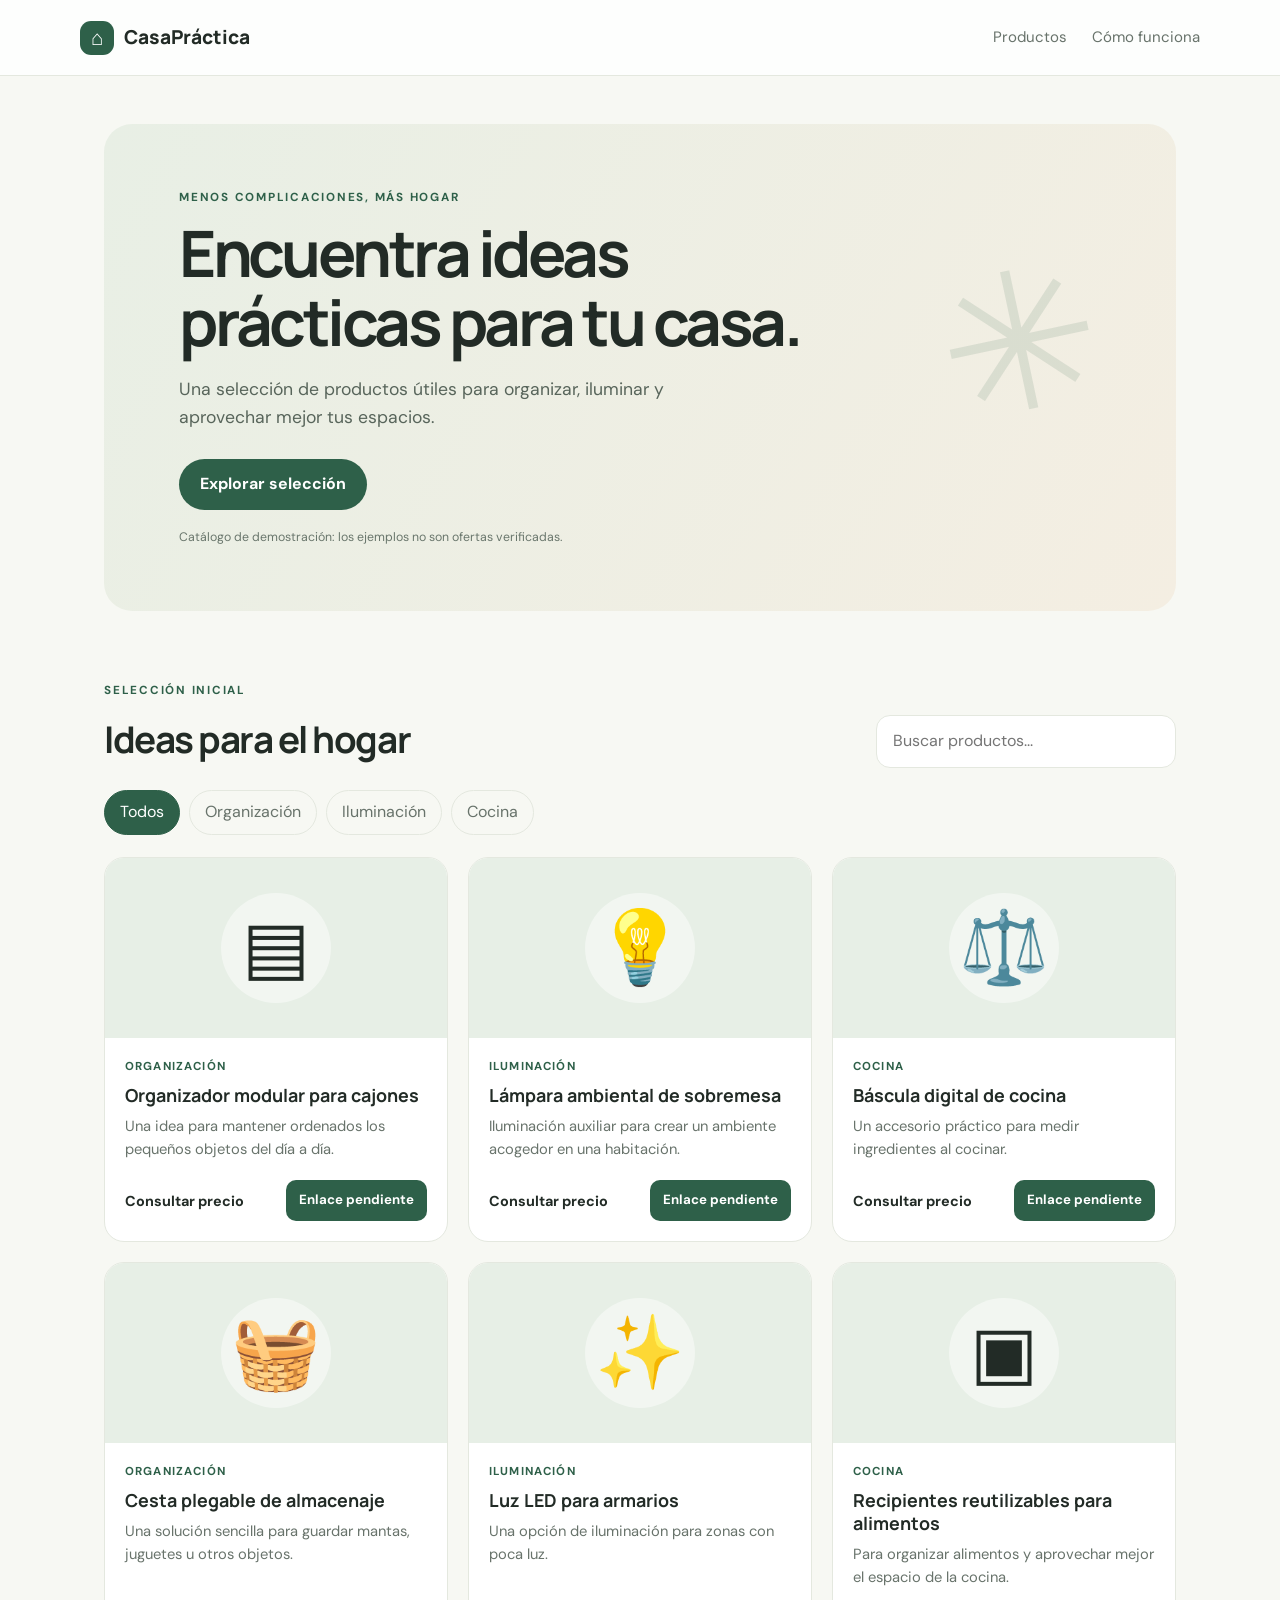
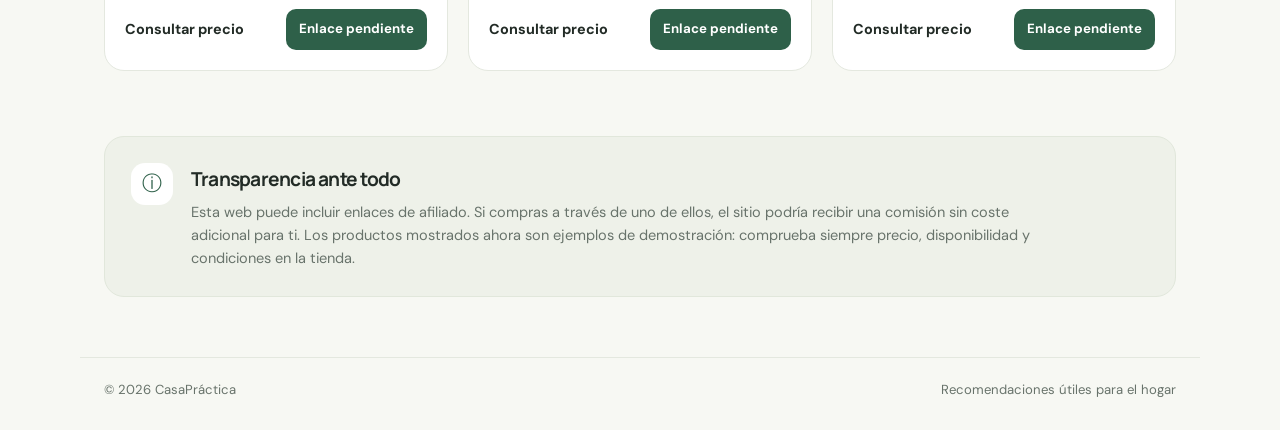
==== index.html @ 8a91155a "Add files via upload" ====
<!doctype html>
<html lang="es">
<head>
  <meta charset="utf-8">
  <meta name="viewport" content="width=device-width, initial-scale=1">
  <meta name="description" content="Ideas y comparativas de productos prácticos para el hogar.">
  <title>CasaPráctica | Ideas útiles para tu hogar</title>
  <link rel="stylesheet" href="styles.css">
</head>
<body>
  <header class="site-header">
    <a class="brand" href="#" aria-label="CasaPráctica inicio"><span class="brand-mark">⌂</span> CasaPráctica</a>
    <nav><a href="#productos">Productos</a><a href="#sobre">Cómo funciona</a></nav>
  </header>

  <main>
    <section class="hero">
      <p class="eyebrow">MENOS COMPLICACIONES, MÁS HOGAR</p>
      <h1>Encuentra ideas prácticas para tu casa.</h1>
      <p class="hero-copy">Una selección de productos útiles para organizar, iluminar y aprovechar mejor tus espacios.</p>
      <a class="button primary" href="#productos">Explorar selección</a>
      <div class="hero-note">Catálogo de demostración: los ejemplos no son ofertas verificadas.</div>
    </section>

    <section class="catalog" id="productos">
      <div class="section-heading">
        <div><p class="eyebrow">SELECCIÓN INICIAL</p><h2>Ideas para el hogar</h2></div>
        <label class="search-wrap"><span class="sr-only">Buscar productos</span><input id="search" type="search" placeholder="Buscar productos..." autocomplete="off"></label>
      </div>
      <div class="filters" role="group" aria-label="Filtrar por categoría">
        <button class="filter active" data-category="Todos">Todos</button>
        <button class="filter" data-category="Organización">Organización</button>
        <button class="filter" data-category="Iluminación">Iluminación</button>
        <button class="filter" data-category="Cocina">Cocina</button>
      </div>
      <div id="product-grid" class="product-grid" aria-live="polite"></div>
      <p id="empty-state" class="empty-state" hidden>No hay productos que coincidan con tu búsqueda.</p>
    </section>

    <section class="disclosure" id="sobre">
      <div class="disclosure-icon">ⓘ</div>
      <div>
        <h2>Transparencia ante todo</h2>
        <p>Esta web puede incluir enlaces de afiliado. Si compras a través de uno de ellos, el sitio podría recibir una comisión sin coste adicional para ti. Los productos mostrados ahora son ejemplos de demostración: comprueba siempre precio, disponibilidad y condiciones en la tienda.</p>
      </div>
    </section>
  </main>

  <footer><span>© <span id="year"></span> CasaPráctica</span><span>Recomendaciones útiles para el hogar</span></footer>
  <script src="app.js"></script>
</body>
</html>
---- styles.css ----
@import url('https://fonts.googleapis.com/css2?family=DM+Sans:wght@400;500;600;700&family=Manrope:wght@500;600;700;800&display=swap');
:root{--ink:#222b26;--muted:#68736b;--paper:#f7f8f3;--card:#fff;--green:#2e6049;--pale:#e7efe6;--line:#e4e8df;--orange:#e9a66b}
*{box-sizing:border-box}html{scroll-behavior:smooth}body{margin:0;background:var(--paper);color:var(--ink);font-family:"DM Sans",sans-serif;line-height:1.55}.site-header{height:76px;display:flex;align-items:center;justify-content:space-between;padding:0 max(24px,calc((100vw - 1120px)/2));border-bottom:1px solid var(--line);background:rgba(255,255,255,.82)}.brand{font-family:Manrope,sans-serif;font-weight:800;font-size:1.2rem;color:var(--ink);text-decoration:none;display:flex;align-items:center;gap:10px}.brand-mark{display:grid;place-items:center;width:34px;height:34px;background:var(--green);color:white;border-radius:11px;font-size:1.3rem}.site-header nav{display:flex;gap:25px}.site-header nav a{color:var(--muted);text-decoration:none;font-size:.94rem}.site-header nav a:hover{color:var(--green)}main{max-width:1120px;margin:auto;padding:0 24px}.hero{margin:48px 0 70px;padding:64px 7%;border-radius:28px;background:linear-gradient(120deg,#e8efe5 0%,#f4eee2 100%);position:relative;overflow:hidden}.hero:after{content:"✳";position:absolute;right:7%;top:15%;font-size:clamp(6rem,15vw,12rem);color:rgba(46,96,73,.12);transform:rotate(-12deg)}.eyebrow{font-size:.73rem;letter-spacing:.15em;font-weight:700;color:var(--green);margin:0 0 12px}.hero h1{font-family:Manrope,sans-serif;font-size:clamp(2.3rem,5vw,4.2rem);line-height:1.08;letter-spacing:-.055em;max-width:650px;margin:0 0 20px;position:relative;z-index:1}.hero-copy{font-size:1.1rem;color:#58655b;max-width:530px;margin:0 0 28px;position:relative;z-index:1}.button{display:inline-flex;align-items:center;justify-content:center;text-decoration:none;border-radius:999px;padding:13px 21px;font-weight:700;position:relative;z-index:1}.primary{background:var(--green);color:#fff}.primary:hover{background:#244c39}.hero-note{font-size:.77rem;color:#69766c;margin-top:18px;position:relative;z-index:1}.catalog{margin-bottom:65px}.section-heading{display:flex;align-items:end;justify-content:space-between;gap:20px;margin-bottom:22px}.section-heading h2,.disclosure h2{font-family:Manrope,sans-serif;font-size:clamp(1.7rem,3vw,2.3rem);letter-spacing:-.04em;margin:0}.search-wrap input{width:min(300px,40vw);border:1px solid var(--line);background:white;border-radius:14px;padding:13px 16px;font:inherit;outline:none}.search-wrap input:focus{border-color:var(--green);box-shadow:0 0 0 3px #2e604918}.filters{display:flex;gap:9px;flex-wrap:wrap;margin-bottom:22px}.filter{border:1px solid var(--line);background:transparent;color:var(--muted);padding:9px 15px;border-radius:999px;font:inherit;cursor:pointer}.filter.active,.filter:hover{background:var(--green);border-color:var(--green);color:white}.product-grid{display:grid;grid-template-columns:repeat(3,minmax(0,1fr));gap:20px}.product-card{background:var(--card);border:1px solid var(--line);border-radius:20px;overflow:hidden;display:flex;flex-direction:column;transition:transform .2s,box-shadow .2s}.product-card:hover{transform:translateY(-3px);box-shadow:0 12px 30px #273b2b0c}.product-visual{min-height:180px;display:grid;place-items:center;background:var(--pale);font-size:4.5rem;position:relative}.product-visual:after{content:"";position:absolute;width:110px;height:110px;border-radius:50%;background:#ffffff70}.product-visual span{position:relative;z-index:1}.product-info{padding:20px;display:flex;flex-direction:column;align-items:flex-start;flex:1}.category{font-size:.72rem;text-transform:uppercase;letter-spacing:.1em;font-weight:700;color:var(--green);margin:0 0 8px}.product-info h3{font-family:Manrope,sans-serif;font-size:1.12rem;line-height:1.3;margin:0 0 8px}.product-info p.description{color:var(--muted);font-size:.92rem;margin:0 0 20px}.product-bottom{margin-top:auto;width:100%;display:flex;align-items:center;justify-content:space-between;gap:12px}.price{font-weight:700;font-size:.9rem}.product-link{background:var(--green);color:white;text-decoration:none;font-size:.83rem;font-weight:700;padding:10px 13px;border-radius:10px;white-space:nowrap}.product-link:hover{background:#244c39}.empty-state{padding:30px;text-align:center;color:var(--muted)}.disclosure{display:flex;gap:18px;background:#eef1e9;border:1px solid #e1e7db;border-radius:20px;padding:26px;margin-bottom:60px}.disclosure-icon{flex-shrink:0;width:42px;height:42px;border-radius:14px;background:white;display:grid;place-items:center;color:var(--green);font-size:1.25rem}.disclosure h2{font-size:1.2rem;margin:2px 0 8px}.disclosure p{margin:0;color:var(--muted);font-size:.91rem;max-width:850px}footer{max-width:1120px;margin:auto;padding:22px 24px 30px;border-top:1px solid var(--line);display:flex;justify-content:space-between;gap:15px;color:var(--muted);font-size:.82rem}.sr-only{position:absolute;width:1px;height:1px;padding:0;margin:-1px;overflow:hidden;clip:rect(0,0,0,0);white-space:nowrap;border:0}
@media(max-width:800px){.product-grid{grid-template-columns:repeat(2,minmax(0,1fr))}.hero{padding:48px 7%;margin-top:28px}.hero:after{right:-1%;top:10%;opacity:.65}.section-heading{align-items:flex-start;flex-direction:column}.search-wrap,.search-wrap input{width:100%}}
@media(max-width:540px){.site-header{height:66px;padding:0 18px}.site-header nav{gap:13px}.site-header nav a{font-size:.83rem}main{padding:0 17px}.hero{border-radius:21px;padding:38px 24px;margin-bottom:48px}.hero-copy{font-size:1rem}.product-grid{grid-template-columns:1fr;gap:14px}.product-visual{min-height:150px}.product-info{padding:17px}.disclosure{padding:19px;gap:12px}footer{padding:20px 18px;flex-direction:column}}
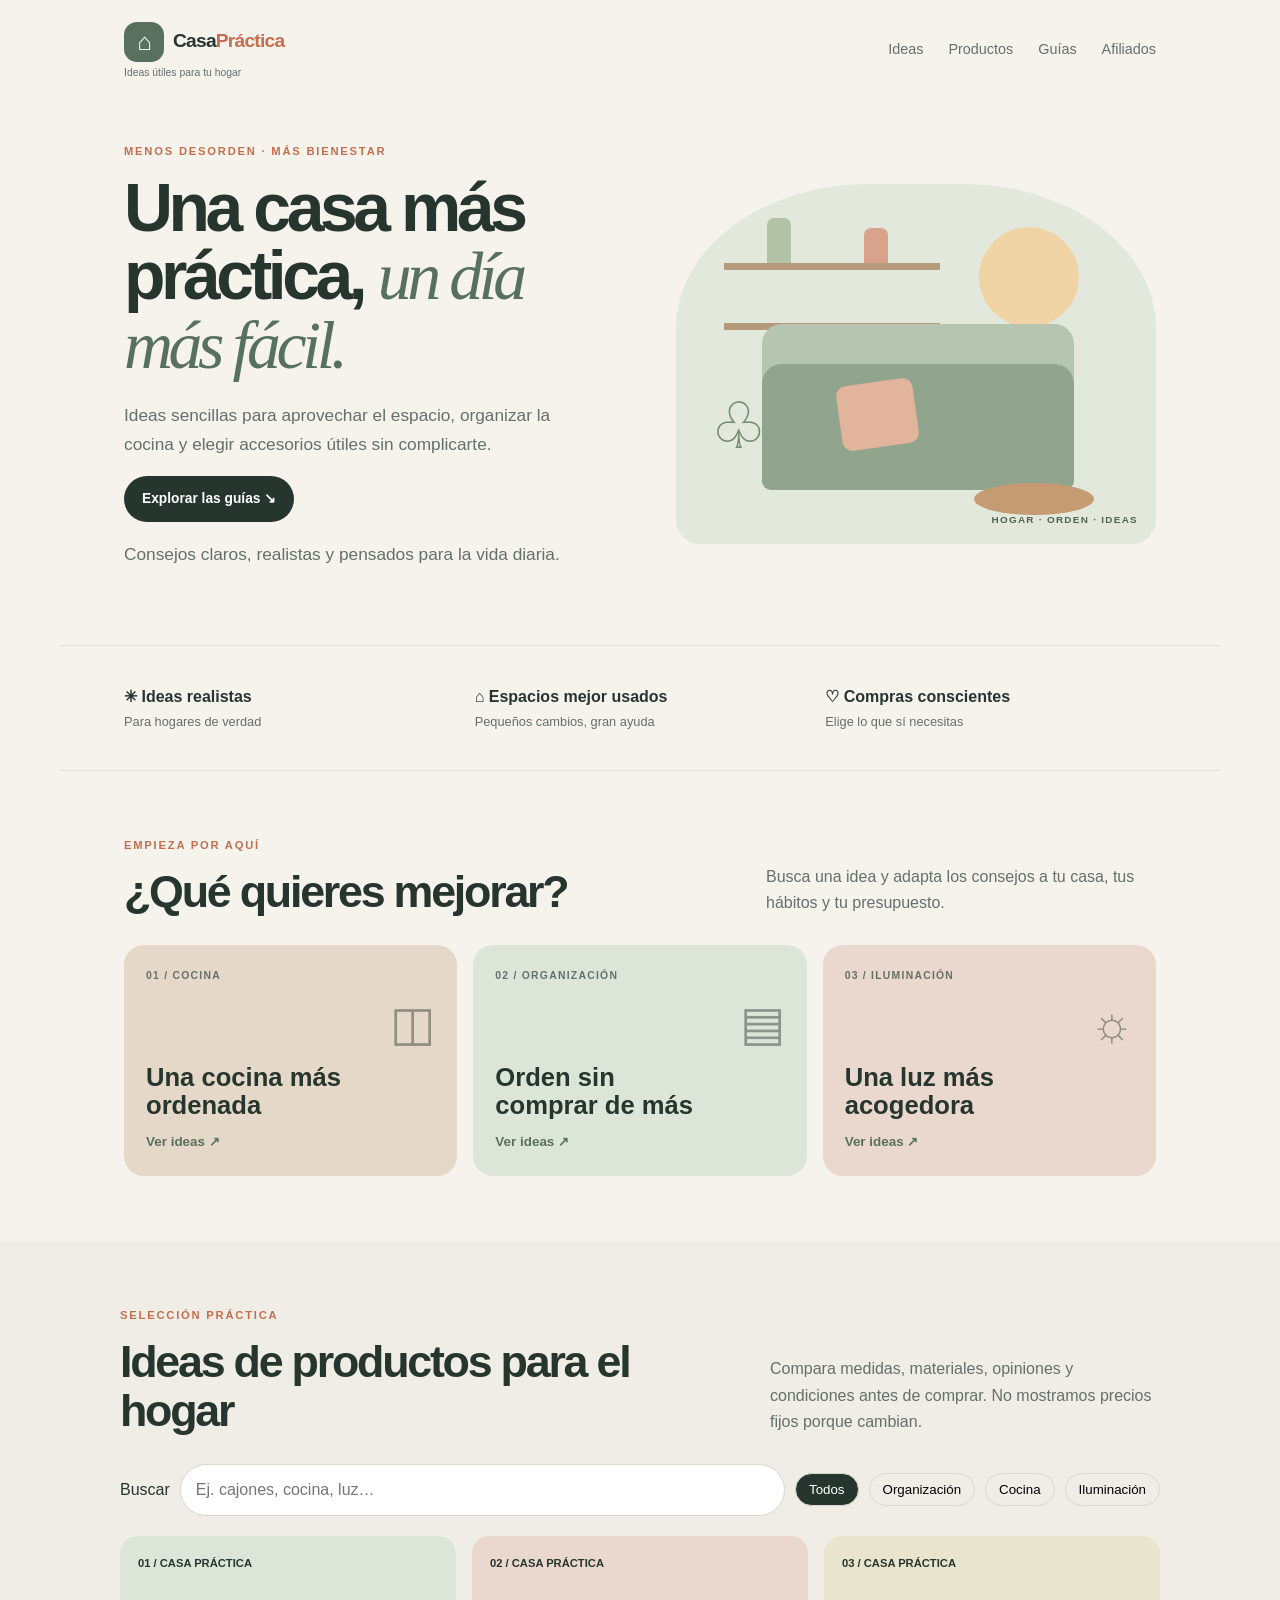
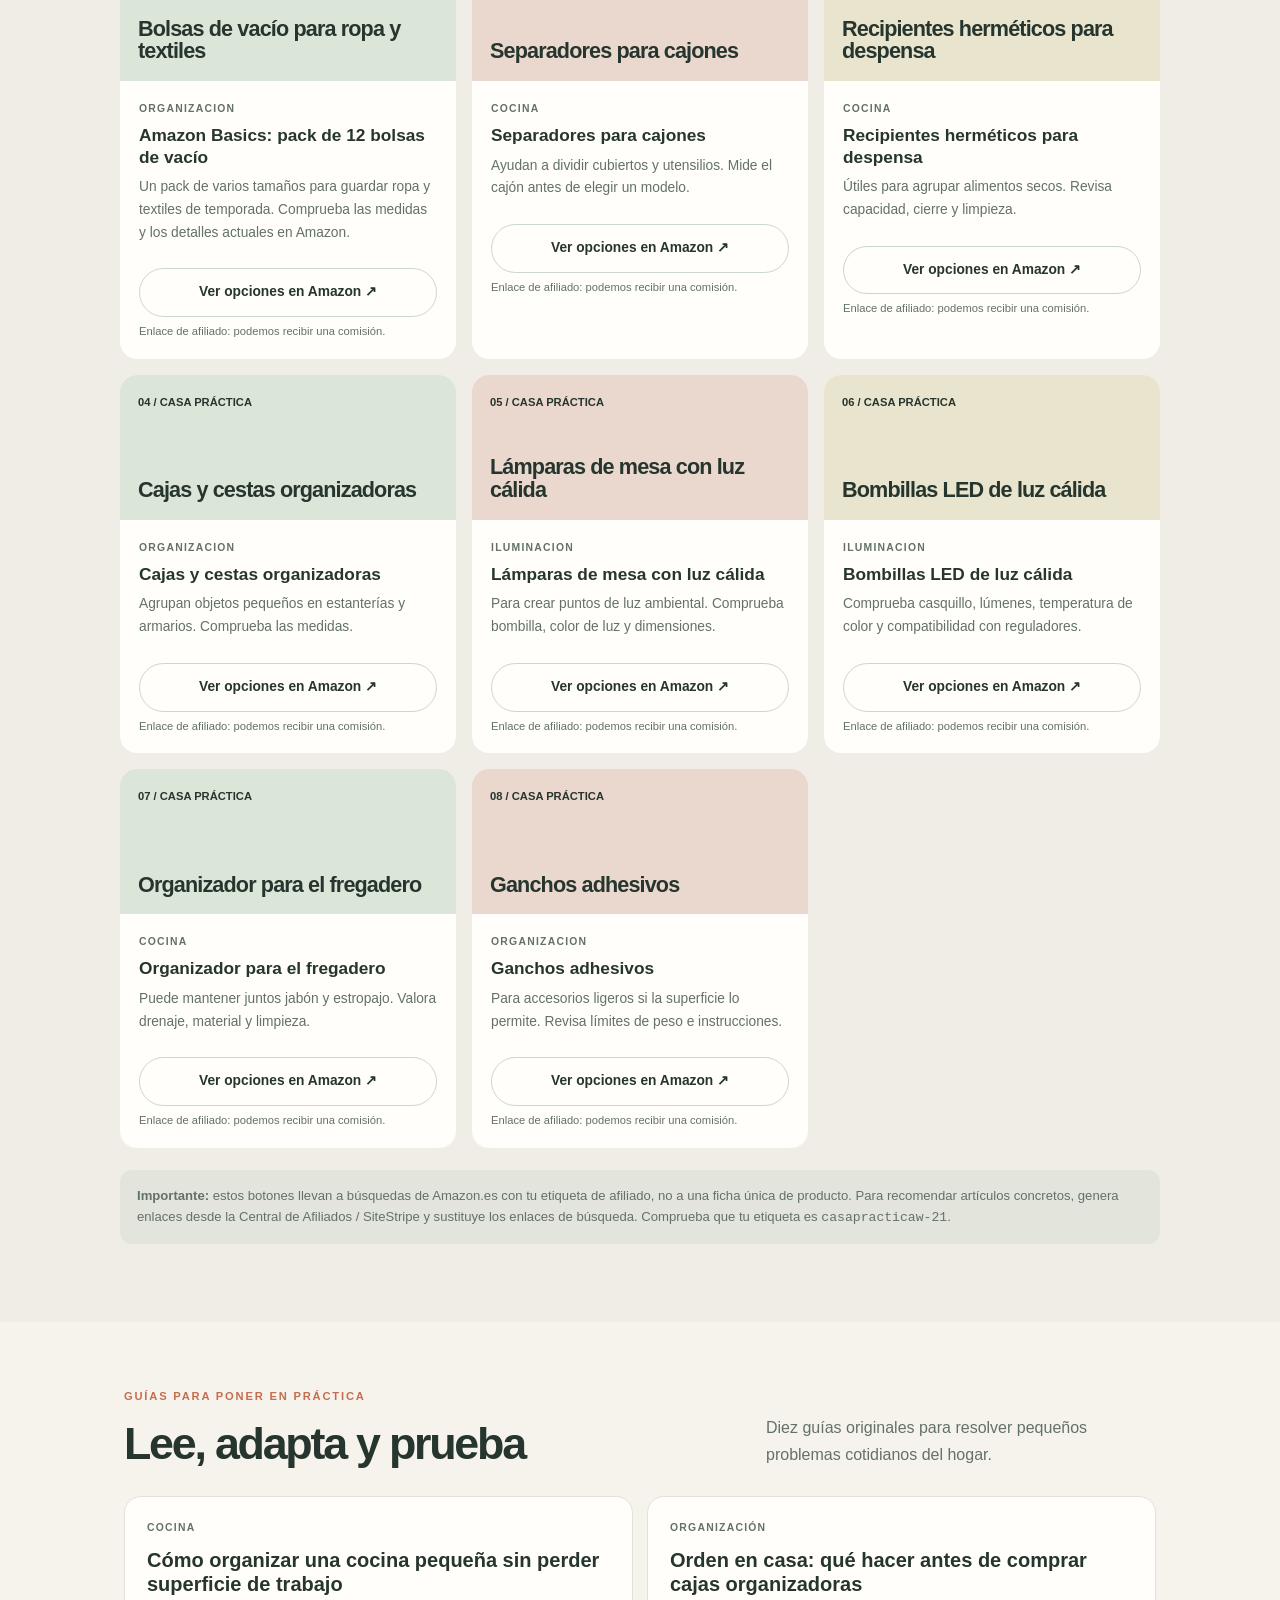
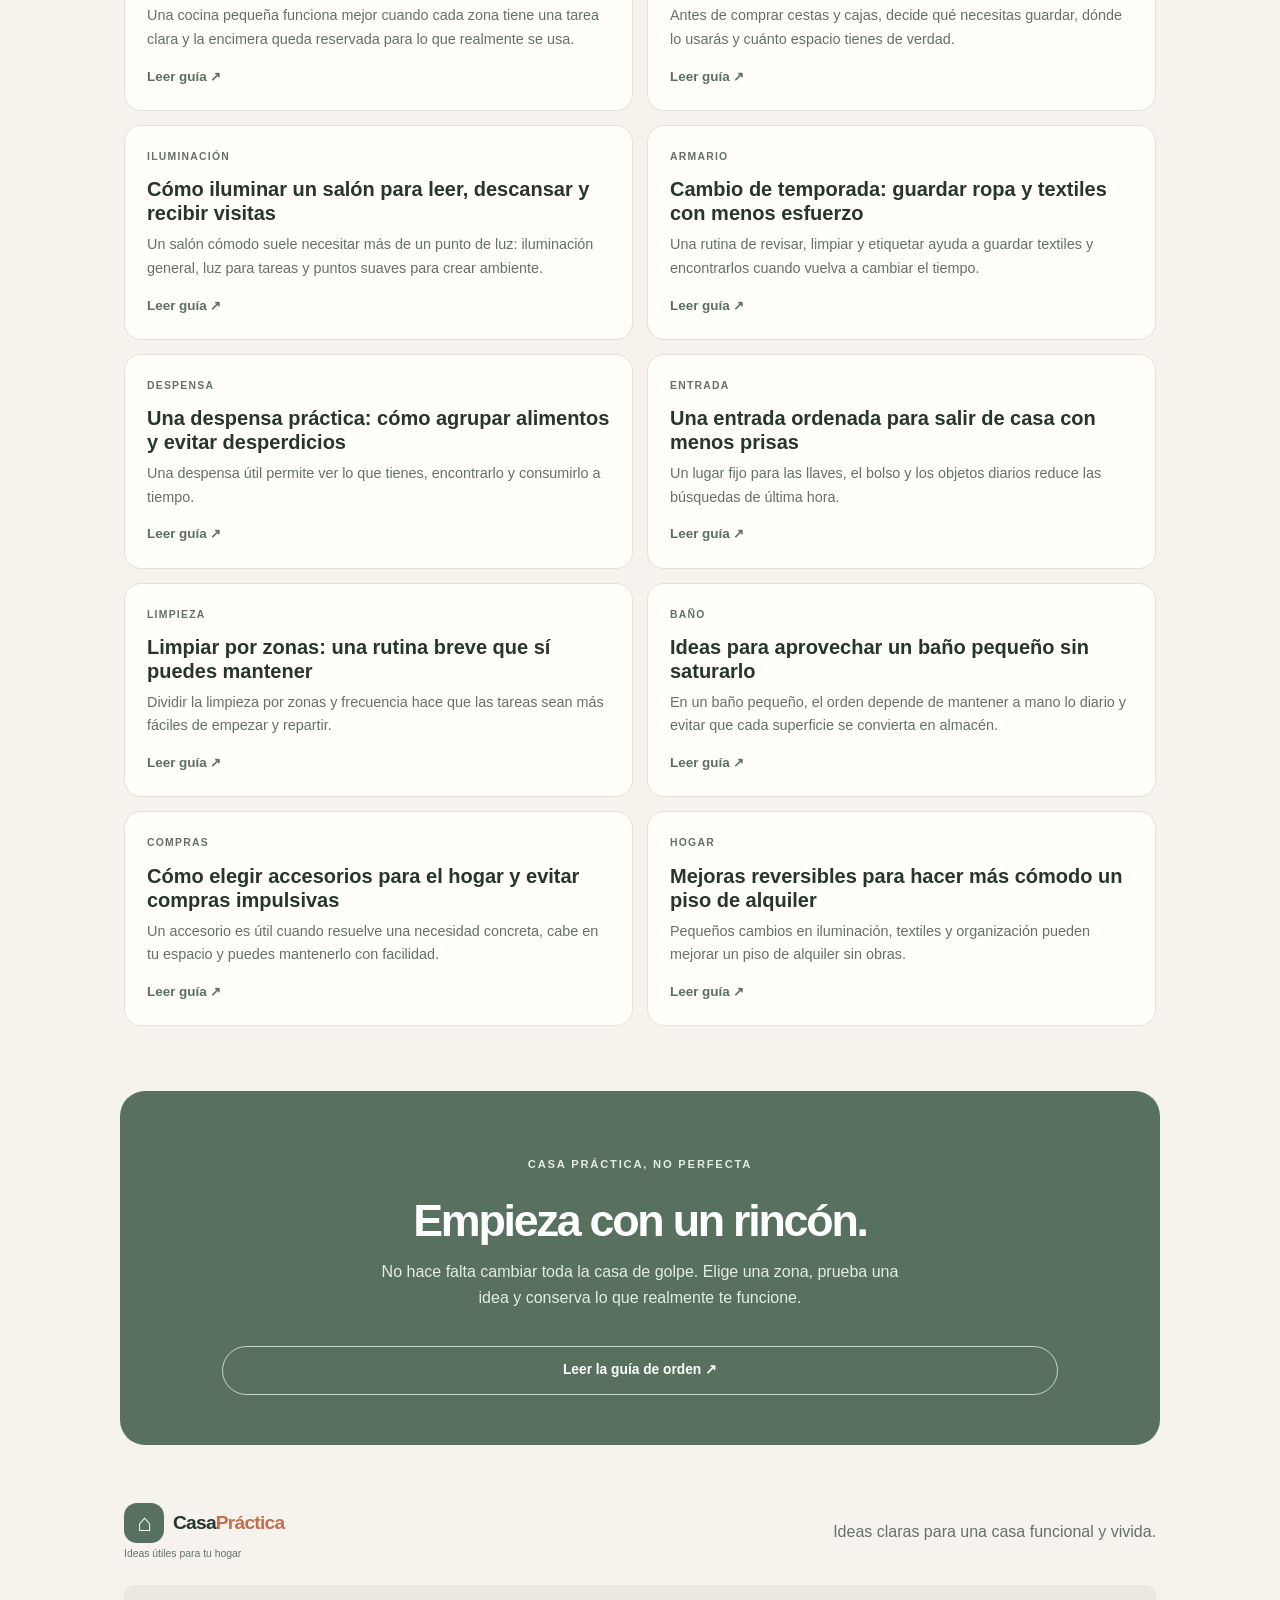
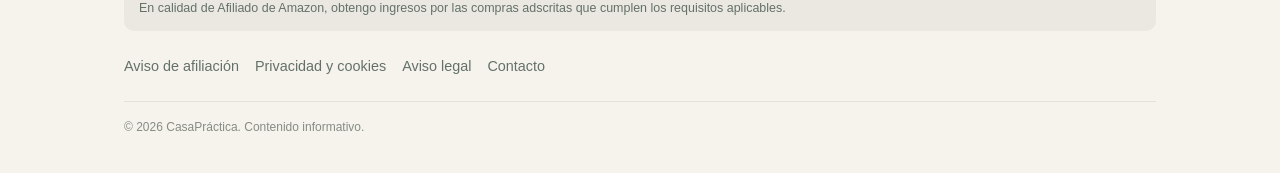
==== commit 6c228b0c: "Add files via upload" ====
--- a/index.html
+++ b/index.html
@@ -1,52 +1,9 @@
-<!doctype html>
-<html lang="es">
-<head>
-  <meta charset="utf-8">
-  <meta name="viewport" content="width=device-width, initial-scale=1">
-  <meta name="description" content="Ideas y comparativas de productos prácticos para el hogar.">
-  <title>CasaPráctica | Ideas útiles para tu hogar</title>
-  <link rel="stylesheet" href="styles.css">
-</head>
-<body>
-  <header class="site-header">
-    <a class="brand" href="#" aria-label="CasaPráctica inicio"><span class="brand-mark">⌂</span> CasaPráctica</a>
-    <nav><a href="#productos">Productos</a><a href="#sobre">Cómo funciona</a></nav>
-  </header>
-
-  <main>
-    <section class="hero">
-      <p class="eyebrow">MENOS COMPLICACIONES, MÁS HOGAR</p>
-      <h1>Encuentra ideas prácticas para tu casa.</h1>
-      <p class="hero-copy">Una selección de productos útiles para organizar, iluminar y aprovechar mejor tus espacios.</p>
-      <a class="button primary" href="#productos">Explorar selección</a>
-      <div class="hero-note">Catálogo de demostración: los ejemplos no son ofertas verificadas.</div>
-    </section>
-
-    <section class="catalog" id="productos">
-      <div class="section-heading">
-        <div><p class="eyebrow">SELECCIÓN INICIAL</p><h2>Ideas para el hogar</h2></div>
-        <label class="search-wrap"><span class="sr-only">Buscar productos</span><input id="search" type="search" placeholder="Buscar productos..." autocomplete="off"></label>
-      </div>
-      <div class="filters" role="group" aria-label="Filtrar por categoría">
-        <button class="filter active" data-category="Todos">Todos</button>
-        <button class="filter" data-category="Organización">Organización</button>
-        <button class="filter" data-category="Iluminación">Iluminación</button>
-        <button class="filter" data-category="Cocina">Cocina</button>
-      </div>
-      <div id="product-grid" class="product-grid" aria-live="polite"></div>
-      <p id="empty-state" class="empty-state" hidden>No hay productos que coincidan con tu búsqueda.</p>
-    </section>
-
-    <section class="disclosure" id="sobre">
-      <div class="disclosure-icon">ⓘ</div>
-      <div>
-        <h2>Transparencia ante todo</h2>
-        <p>Esta web puede incluir enlaces de afiliado. Si compras a través de uno de ellos, el sitio podría recibir una comisión sin coste adicional para ti. Los productos mostrados ahora son ejemplos de demostración: comprueba siempre precio, disponibilidad y condiciones en la tienda.</p>
-      </div>
-    </section>
-  </main>
-
-  <footer><span>© <span id="year"></span> CasaPráctica</span><span>Recomendaciones útiles para el hogar</span></footer>
-  <script src="app.js"></script>
-</body>
-</html>
+<!doctype html><html lang="es"><head><meta charset="utf-8"><meta name="viewport" content="width=device-width,initial-scale=1"><meta name="description" content="Ideas prácticas para organizar, iluminar y disfrutar más de tu hogar. Guías y recomendaciones para una casa funcional."><title>CasaPráctica | Ideas sencillas para un hogar mejor</title><link rel="stylesheet" href="styles.css"></head><body>
+<header class="site-header"><a class="brand" href="index.html"><span class="brand-mark">⌂</span><span>Casa<span class="brand-accent">Práctica</span><small>Ideas útiles para tu hogar</small></span></a><button class="menu-toggle" aria-expanded="false" aria-controls="main-nav">Menú</button><nav id="main-nav" class="main-nav"><a href="#ideas">Ideas</a><a href="#seleccion">Productos</a><a href="#guias">Guías</a><a href="afiliados.html">Afiliados</a></nav></header>
+<main><section class="hero"><div class="hero-copy"><p class="eyebrow">MENOS DESORDEN · MÁS BIENESTAR</p><h1>Una casa más práctica, <em>un día más fácil.</em></h1><p>Ideas sencillas para aprovechar el espacio, organizar la cocina y elegir accesorios útiles sin complicarte.</p><a class="button button-dark" href="#guias">Explorar las guías ↘</a><p>Consejos claros, realistas y pensados para la vida diaria.</p></div><div class="hero-art" role="img" aria-label="Ilustración decorativa de un hogar organizado"><div class="sun"></div><div class="shelf"></div><div class="sofa"></div><div class="cushion"></div><div class="table"></div><div class="plant">♧</div><span class="art-label">HOGAR · ORDEN · IDEAS</span></div></section>
+<section class="trust"><div><b>✳ Ideas realistas</b><small>Para hogares de verdad</small></div><div><b>⌂ Espacios mejor usados</b><small>Pequeños cambios, gran ayuda</small></div><div><b>♡ Compras conscientes</b><small>Elige lo que sí necesitas</small></div></section>
+<section class="section" id="ideas"><div class="section-heading"><div><p class="eyebrow">EMPIEZA POR AQUÍ</p><h2>¿Qué quieres mejorar?</h2></div><p>Busca una idea y adapta los consejos a tu casa, tus hábitos y tu presupuesto.</p></div><div class="category-grid"><a class="category-card" href="articulos/organizar-cocina-pequena.html"><span class="category-number">01 / COCINA</span><span class="symbol">◫</span><h3>Una cocina más ordenada</h3><span class="text-link">Ver ideas ↗</span></a><a class="category-card" href="articulos/orden-sin-comprar.html"><span class="category-number">02 / ORGANIZACIÓN</span><span class="symbol">▤</span><h3>Orden sin comprar de más</h3><span class="text-link">Ver ideas ↗</span></a><a class="category-card" href="articulos/iluminar-salon.html"><span class="category-number">03 / ILUMINACIÓN</span><span class="symbol">☼</span><h3>Una luz más acogedora</h3><span class="text-link">Ver ideas ↗</span></a></div></section>
+<section class="section products" id="seleccion"><div class="section-heading"><div><p class="eyebrow">SELECCIÓN PRÁCTICA</p><h2>Ideas de productos para el hogar</h2></div><p>Compara medidas, materiales, opiniones y condiciones antes de comprar. No mostramos precios fijos porque cambian.</p></div><div class="tools"><label for="product-search">Buscar</label><input id="product-search" type="search" placeholder="Ej. cajones, cocina, luz…"><button class="chip active" data-filter="todos">Todos</button><button class="chip" data-filter="organizacion">Organización</button><button class="chip" data-filter="cocina">Cocina</button><button class="chip" data-filter="iluminacion">Iluminación</button></div><div class="product-grid"><article class="product-card" data-category="organizacion" data-search="bolsas de vacío para ropa y textiles para guardar mantas y ropa de otra temporada. comprueba tamaños y compatibilidad con tu aspirador."><div class="product-art"><span>01 / CASA PRÁCTICA</span><b>Bolsas de vacío para ropa y textiles</b></div><div class="product-info"><span class="product-category">ORGANIZACION</span><h3>Amazon Basics: pack de 12 bolsas de vacío</h3><p>Un pack de varios tamaños para guardar ropa y textiles de temporada. Comprueba las medidas y los detalles actuales en Amazon.</p><a class="button button-outline" href="https://www.amazon.es/dp/B07RSCK4XS?tag=casapracticaw-21" target="_blank" rel="sponsored nofollow noopener">Ver opciones en Amazon ↗</a><small class="affiliate-near">Enlace de afiliado: podemos recibir una comisión.</small></div></article><article class="product-card" data-category="cocina" data-search="separadores para cajones ayudan a dividir cubiertos y utensilios. mide el cajón antes de elegir un modelo."><div class="product-art"><span>02 / CASA PRÁCTICA</span><b>Separadores para cajones</b></div><div class="product-info"><span class="product-category">COCINA</span><h3>Separadores para cajones</h3><p>Ayudan a dividir cubiertos y utensilios. Mide el cajón antes de elegir un modelo.</p><a class="button button-outline" href="https://www.amazon.es/s?k=separadores+cajones+cocina&tag=casapracticaw-21" target="_blank" rel="sponsored nofollow noopener">Ver opciones en Amazon ↗</a><small class="affiliate-near">Enlace de afiliado: podemos recibir una comisión.</small></div></article><article class="product-card" data-category="cocina" data-search="recipientes herméticos para despensa útiles para agrupar alimentos secos. revisa capacidad, cierre y limpieza."><div class="product-art"><span>03 / CASA PRÁCTICA</span><b>Recipientes herméticos para despensa</b></div><div class="product-info"><span class="product-category">COCINA</span><h3>Recipientes herméticos para despensa</h3><p>Útiles para agrupar alimentos secos. Revisa capacidad, cierre y limpieza.</p><a class="button button-outline" href="https://www.amazon.es/s?k=recipientes+hermeticos+despensa+apilables&tag=casapracticaw-21" target="_blank" rel="sponsored nofollow noopener">Ver opciones en Amazon ↗</a><small class="affiliate-near">Enlace de afiliado: podemos recibir una comisión.</small></div></article><article class="product-card" data-category="organizacion" data-search="cajas y cestas organizadoras agrupan objetos pequeños en estanterías y armarios. comprueba las medidas."><div class="product-art"><span>04 / CASA PRÁCTICA</span><b>Cajas y cestas organizadoras</b></div><div class="product-info"><span class="product-category">ORGANIZACION</span><h3>Cajas y cestas organizadoras</h3><p>Agrupan objetos pequeños en estanterías y armarios. Comprueba las medidas.</p><a class="button button-outline" href="https://www.amazon.es/s?k=cajas+cestas+organizadoras+hogar&tag=casapracticaw-21" target="_blank" rel="sponsored nofollow noopener">Ver opciones en Amazon ↗</a><small class="affiliate-near">Enlace de afiliado: podemos recibir una comisión.</small></div></article><article class="product-card" data-category="iluminacion" data-search="lámparas de mesa con luz cálida para crear puntos de luz ambiental. comprueba bombilla, color de luz y dimensiones."><div class="product-art"><span>05 / CASA PRÁCTICA</span><b>Lámparas de mesa con luz cálida</b></div><div class="product-info"><span class="product-category">ILUMINACION</span><h3>Lámparas de mesa con luz cálida</h3><p>Para crear puntos de luz ambiental. Comprueba bombilla, color de luz y dimensiones.</p><a class="button button-outline" href="https://www.amazon.es/s?k=lampara+de+mesa+luz+calida&tag=casapracticaw-21" target="_blank" rel="sponsored nofollow noopener">Ver opciones en Amazon ↗</a><small class="affiliate-near">Enlace de afiliado: podemos recibir una comisión.</small></div></article><article class="product-card" data-category="iluminacion" data-search="bombillas led de luz cálida comprueba casquillo, lúmenes, temperatura de color y compatibilidad con reguladores."><div class="product-art"><span>06 / CASA PRÁCTICA</span><b>Bombillas LED de luz cálida</b></div><div class="product-info"><span class="product-category">ILUMINACION</span><h3>Bombillas LED de luz cálida</h3><p>Comprueba casquillo, lúmenes, temperatura de color y compatibilidad con reguladores.</p><a class="button button-outline" href="https://www.amazon.es/s?k=bombillas+led+luz+calida&tag=casapracticaw-21" target="_blank" rel="sponsored nofollow noopener">Ver opciones en Amazon ↗</a><small class="affiliate-near">Enlace de afiliado: podemos recibir una comisión.</small></div></article><article class="product-card" data-category="cocina" data-search="organizador para el fregadero puede mantener juntos jabón y estropajo. valora drenaje, material y limpieza."><div class="product-art"><span>07 / CASA PRÁCTICA</span><b>Organizador para el fregadero</b></div><div class="product-info"><span class="product-category">COCINA</span><h3>Organizador para el fregadero</h3><p>Puede mantener juntos jabón y estropajo. Valora drenaje, material y limpieza.</p><a class="button button-outline" href="https://www.amazon.es/s?k=organizador+fregadero+cocina&tag=casapracticaw-21" target="_blank" rel="sponsored nofollow noopener">Ver opciones en Amazon ↗</a><small class="affiliate-near">Enlace de afiliado: podemos recibir una comisión.</small></div></article><article class="product-card" data-category="organizacion" data-search="ganchos adhesivos para accesorios ligeros si la superficie lo permite. revisa límites de peso e instrucciones."><div class="product-art"><span>08 / CASA PRÁCTICA</span><b>Ganchos adhesivos</b></div><div class="product-info"><span class="product-category">ORGANIZACION</span><h3>Ganchos adhesivos</h3><p>Para accesorios ligeros si la superficie lo permite. Revisa límites de peso e instrucciones.</p><a class="button button-outline" href="https://www.amazon.es/s?k=ganchos+adhesivos+hogar&tag=casapracticaw-21" target="_blank" rel="sponsored nofollow noopener">Ver opciones en Amazon ↗</a><small class="affiliate-near">Enlace de afiliado: podemos recibir una comisión.</small></div></article></div><p class="note"><strong>Importante:</strong> estos botones llevan a búsquedas de Amazon.es con tu etiqueta de afiliado, no a una ficha única de producto. Para recomendar artículos concretos, genera enlaces desde la Central de Afiliados / SiteStripe y sustituye los enlaces de búsqueda. Comprueba que tu etiqueta es <code>casapracticaw-21</code>.</p></section>
+<section class="section" id="guias"><div class="section-heading"><div><p class="eyebrow">GUÍAS PARA PONER EN PRÁCTICA</p><h2>Lee, adapta y prueba</h2></div><p>Diez guías originales para resolver pequeños problemas cotidianos del hogar.</p></div><div class="article-grid"><a class="article-card" href="articulos/organizar-cocina-pequena.html"><span class="article-tag">COCINA</span><h3>Cómo organizar una cocina pequeña sin perder superficie de trabajo</h3><p>Una cocina pequeña funciona mejor cuando cada zona tiene una tarea clara y la encimera queda reservada para lo que realmente se usa.</p><span class="text-link">Leer guía ↗</span></a><a class="article-card" href="articulos/orden-sin-comprar.html"><span class="article-tag">ORGANIZACIÓN</span><h3>Orden en casa: qué hacer antes de comprar cajas organizadoras</h3><p>Antes de comprar cestas y cajas, decide qué necesitas guardar, dónde lo usarás y cuánto espacio tienes de verdad.</p><span class="text-link">Leer guía ↗</span></a><a class="article-card" href="articulos/iluminar-salon.html"><span class="article-tag">ILUMINACIÓN</span><h3>Cómo iluminar un salón para leer, descansar y recibir visitas</h3><p>Un salón cómodo suele necesitar más de un punto de luz: iluminación general, luz para tareas y puntos suaves para crear ambiente.</p><span class="text-link">Leer guía ↗</span></a><a class="article-card" href="articulos/armario-cambio-temporada.html"><span class="article-tag">ARMARIO</span><h3>Cambio de temporada: guardar ropa y textiles con menos esfuerzo</h3><p>Una rutina de revisar, limpiar y etiquetar ayuda a guardar textiles y encontrarlos cuando vuelva a cambiar el tiempo.</p><span class="text-link">Leer guía ↗</span></a><a class="article-card" href="articulos/despensa-practica.html"><span class="article-tag">DESPENSA</span><h3>Una despensa práctica: cómo agrupar alimentos y evitar desperdicios</h3><p>Una despensa útil permite ver lo que tienes, encontrarlo y consumirlo a tiempo.</p><span class="text-link">Leer guía ↗</span></a><a class="article-card" href="articulos/entrada-ordenada.html"><span class="article-tag">ENTRADA</span><h3>Una entrada ordenada para salir de casa con menos prisas</h3><p>Un lugar fijo para las llaves, el bolso y los objetos diarios reduce las búsquedas de última hora.</p><span class="text-link">Leer guía ↗</span></a><a class="article-card" href="articulos/limpieza-por-zonas.html"><span class="article-tag">LIMPIEZA</span><h3>Limpiar por zonas: una rutina breve que sí puedes mantener</h3><p>Dividir la limpieza por zonas y frecuencia hace que las tareas sean más fáciles de empezar y repartir.</p><span class="text-link">Leer guía ↗</span></a><a class="article-card" href="articulos/bano-pequeno.html"><span class="article-tag">BAÑO</span><h3>Ideas para aprovechar un baño pequeño sin saturarlo</h3><p>En un baño pequeño, el orden depende de mantener a mano lo diario y evitar que cada superficie se convierta en almacén.</p><span class="text-link">Leer guía ↗</span></a><a class="article-card" href="articulos/compras-conscientes.html"><span class="article-tag">COMPRAS</span><h3>Cómo elegir accesorios para el hogar y evitar compras impulsivas</h3><p>Un accesorio es útil cuando resuelve una necesidad concreta, cabe en tu espacio y puedes mantenerlo con facilidad.</p><span class="text-link">Leer guía ↗</span></a><a class="article-card" href="articulos/hogar-alquiler.html"><span class="article-tag">HOGAR</span><h3>Mejoras reversibles para hacer más cómodo un piso de alquiler</h3><p>Pequeños cambios en iluminación, textiles y organización pueden mejorar un piso de alquiler sin obras.</p><span class="text-link">Leer guía ↗</span></a></div></section>
+<section class="closing"><p class="eyebrow">CASA PRÁCTICA, NO PERFECTA</p><h2>Empieza con un rincón.</h2><p>No hace falta cambiar toda la casa de golpe. Elige una zona, prueba una idea y conserva lo que realmente te funcione.</p><a class="button button-outline" href="articulos/orden-sin-comprar.html">Leer la guía de orden ↗</a></section></main>
+<footer class="site-footer"><div class="footer-top"><a class="brand" href="index.html"><span class="brand-mark">⌂</span><span>Casa<span class="brand-accent">Práctica</span><small>Ideas útiles para tu hogar</small></span></a><p>Ideas claras para una casa funcional y vivida.</p></div><p class="disclosure">En calidad de Afiliado de Amazon, obtengo ingresos por las compras adscritas que cumplen los requisitos aplicables.</p><div class="footer-links"><a href="afiliados.html">Aviso de afiliación</a><a href="privacidad.html">Privacidad y cookies</a><a href="aviso-legal.html">Aviso legal</a><a href="contacto.html">Contacto</a></div><p class="copyright">© <span id="year"></span> CasaPráctica. Contenido informativo.</p></footer><script src="app.js"></script></body></html>
--- a/styles.css
+++ b/styles.css
@@ -1,5 +1,3 @@
-@import url('https://fonts.googleapis.com/css2?family=DM+Sans:wght@400;500;600;700&family=Manrope:wght@500;600;700;800&display=swap');
-:root{--ink:#222b26;--muted:#68736b;--paper:#f7f8f3;--card:#fff;--green:#2e6049;--pale:#e7efe6;--line:#e4e8df;--orange:#e9a66b}
-*{box-sizing:border-box}html{scroll-behavior:smooth}body{margin:0;background:var(--paper);color:var(--ink);font-family:"DM Sans",sans-serif;line-height:1.55}.site-header{height:76px;display:flex;align-items:center;justify-content:space-between;padding:0 max(24px,calc((100vw - 1120px)/2));border-bottom:1px solid var(--line);background:rgba(255,255,255,.82)}.brand{font-family:Manrope,sans-serif;font-weight:800;font-size:1.2rem;color:var(--ink);text-decoration:none;display:flex;align-items:center;gap:10px}.brand-mark{display:grid;place-items:center;width:34px;height:34px;background:var(--green);color:white;border-radius:11px;font-size:1.3rem}.site-header nav{display:flex;gap:25px}.site-header nav a{color:var(--muted);text-decoration:none;font-size:.94rem}.site-header nav a:hover{color:var(--green)}main{max-width:1120px;margin:auto;padding:0 24px}.hero{margin:48px 0 70px;padding:64px 7%;border-radius:28px;background:linear-gradient(120deg,#e8efe5 0%,#f4eee2 100%);position:relative;overflow:hidden}.hero:after{content:"✳";position:absolute;right:7%;top:15%;font-size:clamp(6rem,15vw,12rem);color:rgba(46,96,73,.12);transform:rotate(-12deg)}.eyebrow{font-size:.73rem;letter-spacing:.15em;font-weight:700;color:var(--green);margin:0 0 12px}.hero h1{font-family:Manrope,sans-serif;font-size:clamp(2.3rem,5vw,4.2rem);line-height:1.08;letter-spacing:-.055em;max-width:650px;margin:0 0 20px;position:relative;z-index:1}.hero-copy{font-size:1.1rem;color:#58655b;max-width:530px;margin:0 0 28px;position:relative;z-index:1}.button{display:inline-flex;align-items:center;justify-content:center;text-decoration:none;border-radius:999px;padding:13px 21px;font-weight:700;position:relative;z-index:1}.primary{background:var(--green);color:#fff}.primary:hover{background:#244c39}.hero-note{font-size:.77rem;color:#69766c;margin-top:18px;position:relative;z-index:1}.catalog{margin-bottom:65px}.section-heading{display:flex;align-items:end;justify-content:space-between;gap:20px;margin-bottom:22px}.section-heading h2,.disclosure h2{font-family:Manrope,sans-serif;font-size:clamp(1.7rem,3vw,2.3rem);letter-spacing:-.04em;margin:0}.search-wrap input{width:min(300px,40vw);border:1px solid var(--line);background:white;border-radius:14px;padding:13px 16px;font:inherit;outline:none}.search-wrap input:focus{border-color:var(--green);box-shadow:0 0 0 3px #2e604918}.filters{display:flex;gap:9px;flex-wrap:wrap;margin-bottom:22px}.filter{border:1px solid var(--line);background:transparent;color:var(--muted);padding:9px 15px;border-radius:999px;font:inherit;cursor:pointer}.filter.active,.filter:hover{background:var(--green);border-color:var(--green);color:white}.product-grid{display:grid;grid-template-columns:repeat(3,minmax(0,1fr));gap:20px}.product-card{background:var(--card);border:1px solid var(--line);border-radius:20px;overflow:hidden;display:flex;flex-direction:column;transition:transform .2s,box-shadow .2s}.product-card:hover{transform:translateY(-3px);box-shadow:0 12px 30px #273b2b0c}.product-visual{min-height:180px;display:grid;place-items:center;background:var(--pale);font-size:4.5rem;position:relative}.product-visual:after{content:"";position:absolute;width:110px;height:110px;border-radius:50%;background:#ffffff70}.product-visual span{position:relative;z-index:1}.product-info{padding:20px;display:flex;flex-direction:column;align-items:flex-start;flex:1}.category{font-size:.72rem;text-transform:uppercase;letter-spacing:.1em;font-weight:700;color:var(--green);margin:0 0 8px}.product-info h3{font-family:Manrope,sans-serif;font-size:1.12rem;line-height:1.3;margin:0 0 8px}.product-info p.description{color:var(--muted);font-size:.92rem;margin:0 0 20px}.product-bottom{margin-top:auto;width:100%;display:flex;align-items:center;justify-content:space-between;gap:12px}.price{font-weight:700;font-size:.9rem}.product-link{background:var(--green);color:white;text-decoration:none;font-size:.83rem;font-weight:700;padding:10px 13px;border-radius:10px;white-space:nowrap}.product-link:hover{background:#244c39}.empty-state{padding:30px;text-align:center;color:var(--muted)}.disclosure{display:flex;gap:18px;background:#eef1e9;border:1px solid #e1e7db;border-radius:20px;padding:26px;margin-bottom:60px}.disclosure-icon{flex-shrink:0;width:42px;height:42px;border-radius:14px;background:white;display:grid;place-items:center;color:var(--green);font-size:1.25rem}.disclosure h2{font-size:1.2rem;margin:2px 0 8px}.disclosure p{margin:0;color:var(--muted);font-size:.91rem;max-width:850px}footer{max-width:1120px;margin:auto;padding:22px 24px 30px;border-top:1px solid var(--line);display:flex;justify-content:space-between;gap:15px;color:var(--muted);font-size:.82rem}.sr-only{position:absolute;width:1px;height:1px;padding:0;margin:-1px;overflow:hidden;clip:rect(0,0,0,0);white-space:nowrap;border:0}
-@media(max-width:800px){.product-grid{grid-template-columns:repeat(2,minmax(0,1fr))}.hero{padding:48px 7%;margin-top:28px}.hero:after{right:-1%;top:10%;opacity:.65}.section-heading{align-items:flex-start;flex-direction:column}.search-wrap,.search-wrap input{width:100%}}
-@media(max-width:540px){.site-header{height:66px;padding:0 18px}.site-header nav{gap:13px}.site-header nav a{font-size:.83rem}main{padding:0 17px}.hero{border-radius:21px;padding:38px 24px;margin-bottom:48px}.hero-copy{font-size:1rem}.product-grid{grid-template-columns:1fr;gap:14px}.product-visual{min-height:150px}.product-info{padding:17px}.disclosure{padding:19px;gap:12px}footer{padding:20px 18px;flex-direction:column}}
+
+:root{--ink:#26352d;--muted:#637169;--paper:#f6f3ed;--sage:#dce6d8;--green:#58705e;--terra:#c46e4f;--line:#e5e1d8}
+*{box-sizing:border-box}html{scroll-behavior:smooth}body{margin:0;background:var(--paper);color:var(--ink);font:16px/1.65 Inter,-apple-system,BlinkMacSystemFont,"Segoe UI",sans-serif}a{color:inherit}.site-header{max-width:1160px;margin:auto;padding:22px 5%;display:flex;justify-content:space-between;align-items:center;gap:20px}.brand{font-weight:850;font-size:1.2rem;line-height:1.1;text-decoration:none;letter-spacing:-.04em}.brand small{display:block;font-size:.65rem;color:var(--muted);font-weight:500;letter-spacing:0;margin-top:5px}.brand-mark{display:inline-grid;place-items:center;background:var(--green);color:white;width:40px;height:40px;border-radius:13px;margin-right:9px;font-size:1.5rem;vertical-align:middle}.brand-accent{color:var(--terra)}.main-nav{display:flex;gap:25px}.main-nav a,.footer-links a{font-size:.9rem;text-decoration:none;color:var(--muted)}.menu-toggle{display:none}.hero{max-width:1160px;margin:auto;padding:42px 5% 60px;display:grid;grid-template-columns:1fr 1fr;gap:7%;align-items:center}.eyebrow{font-size:.7rem;letter-spacing:.16em;font-weight:800;color:var(--terra);margin:0 0 13px}.hero h1{font-size:clamp(2.8rem,5.3vw,5rem);line-height:1;letter-spacing:-.065em;margin:0 0 22px}.hero h1 em{font-family:Georgia,serif;color:var(--green);font-weight:500}.hero-copy>p:not(.eyebrow){color:var(--muted);font-size:1.08rem}.button{display:inline-flex;justify-content:center;gap:10px;border-radius:99px;padding:12px 18px;font-weight:750;font-size:.86rem;text-decoration:none;cursor:pointer}.button-dark{background:var(--ink);color:white}.button-outline{border:1px solid #ccd6cb;width:100%;margin-top:12px}.hero-art{height:360px;border-radius:40% 40% 24px 24px;background:#e2e9dc;position:relative;overflow:hidden}.sun{position:absolute;right:16%;top:12%;width:100px;height:100px;border-radius:50%;background:#f0d4a6}.shelf{position:absolute;left:10%;top:22%;width:45%;height:7px;background:#b59b7c;box-shadow:0 60px #b59b7c}.shelf:before,.shelf:after{content:"";position:absolute;bottom:7px;width:24px;height:45px;border-radius:7px 7px 0 0;background:#b3c3a5;left:20%}.shelf:after{left:65%;height:35px;background:#d9a38b}.sofa{position:absolute;left:18%;bottom:15%;width:65%;height:35%;background:#91a58e;border-radius:20px 20px 9px 9px;box-shadow:0 -40px #b6c5af}.cushion{position:absolute;left:34%;bottom:27%;width:16%;height:18%;background:#e2b49b;border-radius:10px;transform:rotate(-8deg)}.table{position:absolute;right:13%;bottom:8%;width:25%;height:9%;border-radius:50%;background:#c49b73}.plant{position:absolute;left:7%;bottom:18%;font-size:4rem;color:#738c6f}.art-label{position:absolute;bottom:16px;right:18px;font-size:.62rem;font-weight:800;letter-spacing:.13em;color:#526451}.trust,.section{max-width:1160px;margin:auto;padding:38px 5%}.trust{display:grid;grid-template-columns:repeat(3,1fr);gap:20px;border-block:1px solid var(--line)}.trust b,.trust small{display:block}.trust small{color:var(--muted);font-size:.8rem}.section{padding-top:65px;padding-bottom:65px}.section-heading{display:flex;justify-content:space-between;align-items:end;gap:30px;margin-bottom:28px}.section-heading h2,.closing h2{font-size:clamp(2rem,3.5vw,3rem);line-height:1.1;letter-spacing:-.05em;margin:0}.section-heading>p{max-width:390px;color:var(--muted);margin:0}.category-grid{display:grid;grid-template-columns:repeat(3,1fr);gap:16px}.category-card{min-height:230px;padding:22px;border-radius:20px;display:flex;flex-direction:column;text-decoration:none;background:#e6d8c8}.category-card:nth-child(2){background:#dce6d8}.category-card:nth-child(3){background:#ead8cf}.category-card h3{font-size:1.6rem;line-height:1.1;margin:auto 0 12px;max-width:220px}.category-number,.product-category,.article-tag{font-size:.65rem;letter-spacing:.12em;font-weight:800;color:var(--muted)}.symbol{font-size:3rem;align-self:flex-end;opacity:.45}.products{background:#efede5;max-width:none;padding-left:max(5%,calc((100% - 1040px)/2));padding-right:max(5%,calc((100% - 1040px)/2))}.tools{display:flex;flex-wrap:wrap;gap:10px;align-items:center;margin-bottom:20px}.tools input{flex:1;min-width:180px;padding:12px 15px;border:1px solid #d7d9d0;border-radius:99px;font:inherit}.chip{padding:8px 13px;border:1px solid #d7d9d0;background:transparent;border-radius:99px;cursor:pointer}.chip.active{background:var(--ink);color:white}.product-grid{display:grid;grid-template-columns:repeat(3,1fr);gap:16px}.product-card{background:#fffefa;border-radius:17px;overflow:hidden;display:flex;flex-direction:column}.product-art{height:145px;padding:18px;background:#dce6d8;display:flex;flex-direction:column;justify-content:space-between}.product-card:nth-child(3n+2) .product-art{background:#ead8cf}.product-card:nth-child(3n) .product-art{background:#e8e4ce}.product-art span{font-size:.7rem;font-weight:800}.product-art b{font-size:1.35rem;line-height:1.05;letter-spacing:-.04em}.product-info{padding:19px;display:flex;flex-direction:column;flex:1}.product-info h3{font-size:1.08rem;line-height:1.25;margin:8px 0}.product-info p{color:var(--muted);font-size:.86rem;margin:0 0 12px}.affiliate-near{font-size:.7rem;color:var(--muted);line-height:1.4;margin-top:7px}.note{background:#e3e5dc;padding:15px 17px;border-radius:12px;color:var(--muted);font-size:.82rem;margin-top:22px}.article-grid{display:grid;grid-template-columns:repeat(2,1fr);gap:14px}.article-card{background:#fffefa;border:1px solid var(--line);border-radius:17px;padding:22px;text-decoration:none;display:flex;flex-direction:column;min-height:205px}.article-card h3{font-size:1.25rem;line-height:1.2;margin:12px 0 8px}.article-card p{color:var(--muted);font-size:.9rem;margin:0 0 14px}.text-link{color:var(--green);font-weight:800;font-size:.84rem;margin-top:auto}.closing{max-width:1040px;margin:0 auto 20px;background:var(--green);color:white;border-radius:25px;padding:50px 8%;text-align:center}.closing p{max-width:550px;margin:14px auto 22px;color:#e5ece2}.site-footer{max-width:1160px;margin:auto;padding:38px 5% 24px}.footer-top{display:flex;justify-content:space-between;gap:20px;align-items:center}.footer-top p{color:var(--muted)}.disclosure{font-size:.78rem;background:#eae8e0;color:var(--muted);padding:13px 15px;border-radius:10px;margin:24px 0}.footer-links{display:flex;flex-wrap:wrap;gap:16px}.copyright{font-size:.75rem;color:#858c84;border-top:1px solid var(--line);padding-top:16px;margin-top:22px}.article-page,.legal-page{max-width:850px;margin:20px auto 65px;padding:0 5%}.breadcrumbs{font-size:.8rem;color:var(--muted)}.article-header{padding:25px 0;border-bottom:1px solid var(--line);margin-bottom:25px}.article-header h1,.legal-page h1{font-size:clamp(2.3rem,5vw,4rem);line-height:1.04;letter-spacing:-.06em;margin:0 0 16px}.lead{font-size:1.12rem;color:var(--muted)}.article-body h2,.legal-page h2{font-size:1.55rem;line-height:1.2;letter-spacing:-.03em;margin-top:30px}.article-body p,.article-body li,.legal-page p,.legal-page li{color:#4d5b52}.callout{background:#e5e9df;border-radius:13px;padding:17px 19px;margin:24px 0}.alert{background:#f4e1d3;border:1px solid #e8c6b1;color:#6b3f2b;padding:15px;border-radius:12px}.hidden{display:none!important}@media(max-width:800px){.hero{grid-template-columns:1fr}.hero-art{height:300px}.product-grid{grid-template-columns:repeat(2,1fr)}.section-heading{display:block}.section-heading>p{margin-top:12px}}@media(max-width:570px){.site-header{flex-wrap:wrap;padding:16px 5%}.menu-toggle{display:block;border:1px solid var(--line);background:transparent;border-radius:99px;padding:7px 12px}.main-nav{display:none;order:3;width:100%;justify-content:space-between;gap:7px}.main-nav.open{display:flex}.main-nav a{font-size:.78rem}.hero{padding-top:20px}.hero h1{font-size:3.1rem}.trust{grid-template-columns:1fr;gap:13px}.section{padding-top:45px;padding-bottom:45px}.category-grid,.product-grid,.article-grid{grid-template-columns:1fr}.category-card{min-height:190px}.products{padding-left:5%;padding-right:5%}.tools{align-items:stretch;flex-direction:column}.tools input{width:100%}.footer-top{display:block}.closing{margin:0 5%;padding:38px 7%}.article-page,.legal-page{margin-top:10px}.article-header h1,.legal-page h1{font-size:2.5rem}}
